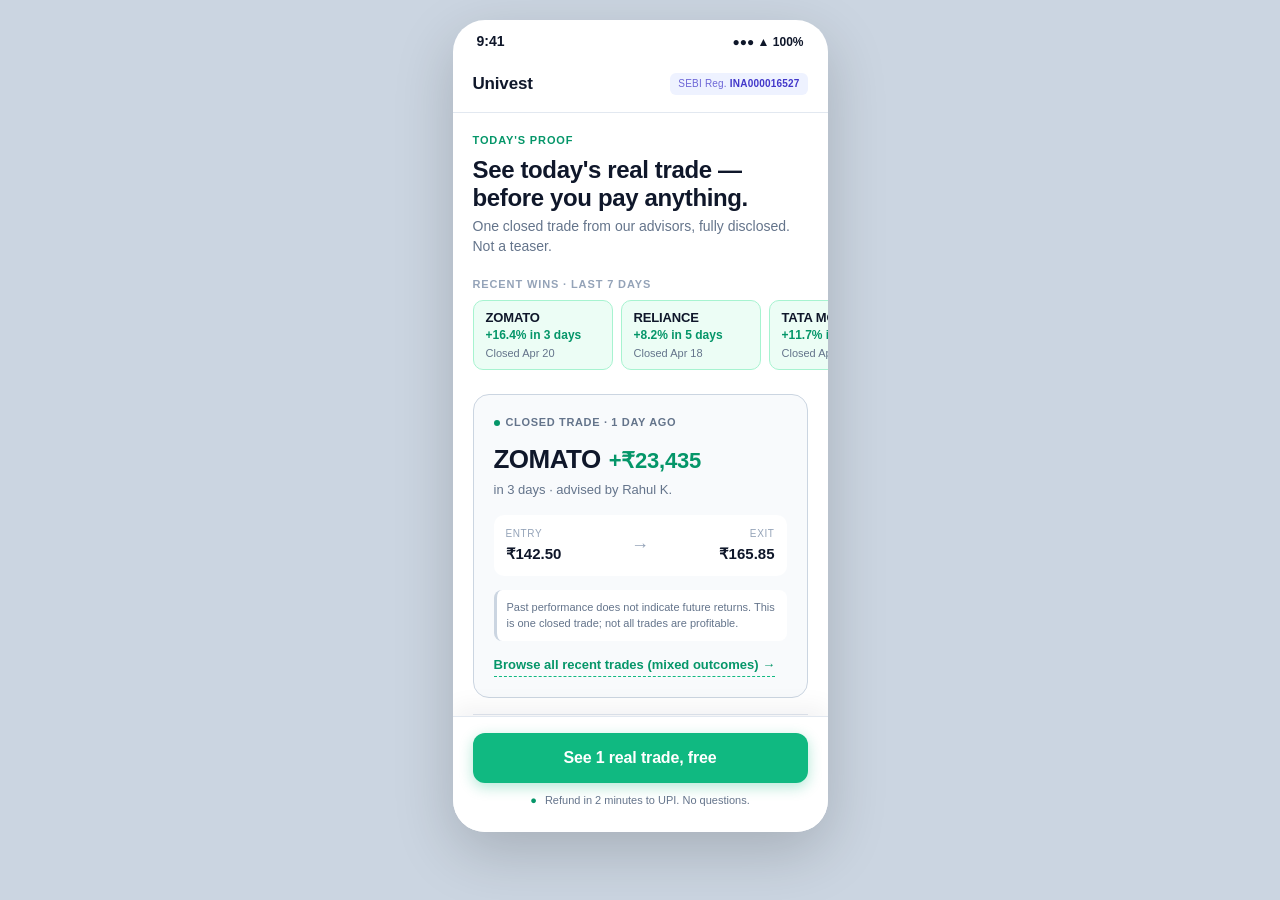
==== data/univest/design/v5a-green.html @ 401c44ae "Univest V5: end-to-end synthesis + buildable design + visual mockups First prescriptive synthesis ru" ====
<!DOCTYPE html>
<html lang="en">
<head>
<meta charset="UTF-8">
<title>V5a — Univest ₹1 trial activation (green CTA)</title>
<style>
  :root {
    --bg: #FFFFFF;
    --surface: #F8FAFC;
    --text-strong: #0F172A;
    --text: #1E293B;
    --text-muted: #64748B;
    --text-faint: #94A3B8;
    --border: #E2E8F0;
    --border-strong: #CBD5E1;
    --accent-green: #10B981;     /* high_contrast_green primary */
    --accent-green-dark: #059669;
    --positive: #059669;
    --negative: #DC2626;
    --highlight-bg: #ECFDF5;
    --sebi-badge: #EEF2FF;
    --sebi-text: #4338CA;
  }
  * { box-sizing: border-box; margin: 0; padding: 0; -webkit-font-smoothing: antialiased; }
  html, body {
    font-family: -apple-system, BlinkMacSystemFont, 'Inter', 'Segoe UI', Roboto, sans-serif;
    background: #CBD5E1;
    color: var(--text);
    font-size: 15px;
    line-height: 1.4;
  }
  .phone {
    width: 375px;
    height: 812px;
    margin: 20px auto;
    background: var(--bg);
    border-radius: 32px;
    box-shadow: 0 20px 60px rgba(0,0,0,.18);
    overflow: hidden;
    position: relative;
    display: flex;
    flex-direction: column;
  }
  .status-bar {
    height: 44px;
    padding: 0 24px;
    display: flex;
    align-items: center;
    justify-content: space-between;
    font-size: 14px;
    font-weight: 600;
    color: var(--text-strong);
  }
  .status-bar .icons {
    display: flex;
    gap: 6px;
    font-size: 12px;
  }
  .app-header {
    padding: 8px 20px 16px;
    display: flex;
    align-items: center;
    justify-content: space-between;
    border-bottom: 1px solid var(--border);
  }
  .brand {
    font-weight: 700;
    font-size: 17px;
    color: var(--text-strong);
    letter-spacing: -0.01em;
  }
  .sebi-badge {
    background: var(--sebi-badge);
    color: var(--sebi-text);
    font-size: 10px;
    font-weight: 600;
    padding: 4px 8px;
    border-radius: 6px;
    letter-spacing: 0.02em;
  }
  .sebi-badge .label { opacity: .75; font-weight: 500; }
  .scroll-area {
    flex: 1;
    overflow-y: auto;
    padding: 20px 20px 120px;
  }
  .eyebrow {
    font-size: 11px;
    font-weight: 600;
    color: var(--accent-green-dark);
    text-transform: uppercase;
    letter-spacing: 0.08em;
    margin-bottom: 8px;
  }
  .headline {
    font-size: 24px;
    font-weight: 700;
    color: var(--text-strong);
    line-height: 1.15;
    letter-spacing: -0.015em;
    margin-bottom: 6px;
  }
  .subhead {
    font-size: 14px;
    color: var(--text-muted);
    margin-bottom: 20px;
  }
  .wins-section { margin-bottom: 24px; }
  .section-label {
    font-size: 11px;
    font-weight: 600;
    color: var(--text-faint);
    text-transform: uppercase;
    letter-spacing: 0.08em;
    margin-bottom: 8px;
  }
  .wins-carousel {
    display: flex;
    gap: 8px;
    overflow-x: auto;
    scrollbar-width: none;
    margin: 0 -20px;
    padding: 0 20px;
  }
  .wins-carousel::-webkit-scrollbar { display: none; }
  .win-chip {
    flex: 0 0 auto;
    background: var(--highlight-bg);
    border: 1px solid #A7F3D0;
    border-radius: 10px;
    padding: 8px 12px;
    min-width: 140px;
  }
  .win-chip .ticker {
    font-weight: 700;
    font-size: 13px;
    color: var(--text-strong);
    letter-spacing: -0.01em;
  }
  .win-chip .gain {
    font-size: 12px;
    color: var(--positive);
    font-weight: 600;
  }
  .win-chip .meta {
    font-size: 11px;
    color: var(--text-muted);
    margin-top: 2px;
  }
  .trade-card {
    background: var(--surface);
    border: 1.5px solid var(--border-strong);
    border-radius: 16px;
    padding: 20px;
    margin-bottom: 16px;
  }
  .trade-card__eyebrow {
    display: flex;
    align-items: center;
    gap: 6px;
    font-size: 11px;
    font-weight: 600;
    color: var(--text-muted);
    text-transform: uppercase;
    letter-spacing: 0.06em;
    margin-bottom: 10px;
  }
  .dot {
    width: 6px;
    height: 6px;
    border-radius: 50%;
    background: var(--positive);
    display: inline-block;
  }
  .trade-card__outcome {
    display: flex;
    align-items: baseline;
    gap: 8px;
    margin-bottom: 4px;
  }
  .trade-card__ticker {
    font-size: 26px;
    font-weight: 700;
    color: var(--text-strong);
    letter-spacing: -0.02em;
  }
  .trade-card__gain {
    font-size: 22px;
    font-weight: 700;
    color: var(--positive);
    letter-spacing: -0.01em;
  }
  .trade-card__duration {
    font-size: 13px;
    color: var(--text-muted);
    margin-bottom: 16px;
  }
  .trade-card__prices {
    display: grid;
    grid-template-columns: 1fr auto 1fr;
    gap: 8px;
    padding: 12px;
    background: var(--bg);
    border-radius: 10px;
    margin-bottom: 14px;
    align-items: center;
  }
  .price-label { font-size: 10px; color: var(--text-faint); text-transform: uppercase; letter-spacing: 0.06em; }
  .price-value { font-size: 15px; font-weight: 600; color: var(--text-strong); margin-top: 2px; }
  .price-arrow { color: var(--text-faint); font-size: 18px; padding: 0 4px; }
  .trade-card__disclaimer {
    font-size: 11px;
    color: var(--text-muted);
    line-height: 1.4;
    margin-bottom: 12px;
    padding: 10px;
    background: var(--bg);
    border-radius: 8px;
    border-left: 3px solid var(--border-strong);
  }
  .trade-card__browse {
    display: inline-flex;
    align-items: center;
    gap: 4px;
    font-size: 13px;
    font-weight: 600;
    color: var(--accent-green-dark);
    text-decoration: none;
    border-bottom: 1px dashed var(--accent-green);
    padding-bottom: 2px;
  }
  .trust-row {
    display: flex;
    gap: 16px;
    padding: 16px 0;
    border-top: 1px solid var(--border);
    border-bottom: 1px solid var(--border);
    margin-bottom: 20px;
  }
  .trust-item {
    flex: 1;
    font-size: 12px;
    color: var(--text);
  }
  .trust-item strong {
    display: block;
    color: var(--text-strong);
    font-size: 16px;
    font-weight: 700;
    margin-bottom: 2px;
  }
  .trust-item span { color: var(--text-muted); font-size: 11px; }
  .cta-footer {
    position: absolute;
    bottom: 0; left: 0; right: 0;
    padding: 16px 20px 24px;
    background: var(--bg);
    border-top: 1px solid var(--border);
    box-shadow: 0 -8px 24px rgba(15,23,42,.06);
  }
  .cta-button {
    display: block;
    width: 100%;
    background: var(--accent-green);
    color: white;
    border: none;
    border-radius: 12px;
    padding: 16px;
    font-size: 16px;
    font-weight: 700;
    letter-spacing: -0.01em;
    box-shadow: 0 4px 14px rgba(16, 185, 129, 0.32);
    cursor: pointer;
  }
  .cta-sub {
    display: flex;
    justify-content: center;
    gap: 8px;
    margin-top: 10px;
    font-size: 11px;
    color: var(--text-muted);
  }
  .cta-sub .sla-dot {
    color: var(--positive);
    font-weight: 700;
  }
</style>
</head>
<body>
  <div class="phone">
    <div class="status-bar">
      <span>9:41</span>
      <span class="icons">●●● ▲ 100%</span>
    </div>
    <div class="app-header">
      <div class="brand">Univest</div>
      <div class="sebi-badge"><span class="label">SEBI Reg.</span> INA000016527</div>
    </div>
    <div class="scroll-area">
      <div class="eyebrow">Today's proof</div>
      <h1 class="headline">See today's real trade —<br>before you pay anything.</h1>
      <p class="subhead">One closed trade from our advisors, fully disclosed. Not a teaser.</p>

      <div class="wins-section">
        <div class="section-label">Recent wins · last 7 days</div>
        <div class="wins-carousel">
          <div class="win-chip">
            <div class="ticker">ZOMATO</div>
            <div class="gain">+16.4% in 3 days</div>
            <div class="meta">Closed Apr 20</div>
          </div>
          <div class="win-chip">
            <div class="ticker">RELIANCE</div>
            <div class="gain">+8.2% in 5 days</div>
            <div class="meta">Closed Apr 18</div>
          </div>
          <div class="win-chip">
            <div class="ticker">TATA MOTORS</div>
            <div class="gain">+11.7% in 2 days</div>
            <div class="meta">Closed Apr 17</div>
          </div>
        </div>
      </div>

      <div class="trade-card">
        <div class="trade-card__eyebrow"><span class="dot"></span> Closed trade · 1 day ago</div>
        <div class="trade-card__outcome">
          <div class="trade-card__ticker">ZOMATO</div>
          <div class="trade-card__gain">+₹23,435</div>
        </div>
        <div class="trade-card__duration">in 3 days · advised by Rahul K.</div>
        <div class="trade-card__prices">
          <div>
            <div class="price-label">Entry</div>
            <div class="price-value">₹142.50</div>
          </div>
          <div class="price-arrow">→</div>
          <div style="text-align: right;">
            <div class="price-label">Exit</div>
            <div class="price-value">₹165.85</div>
          </div>
        </div>
        <div class="trade-card__disclaimer">
          Past performance does not indicate future returns. This is one closed trade; not all trades are profitable.
        </div>
        <a class="trade-card__browse" href="#">Browse all recent trades (mixed outcomes) →</a>
      </div>

      <div class="trust-row">
        <div class="trust-item"><strong>127</strong><span>trades closed · 30 days</span></div>
        <div class="trust-item"><strong>62%</strong><span>win rate · last quarter</span></div>
        <div class="trust-item"><strong>₹1</strong><span>for first trade access</span></div>
      </div>
    </div>
    <div class="cta-footer">
      <button class="cta-button">See 1 real trade, free</button>
      <div class="cta-sub"><span class="sla-dot">●</span> Refund in 2 minutes to UPI. No questions.</div>
    </div>
  </div>
</body>
</html>
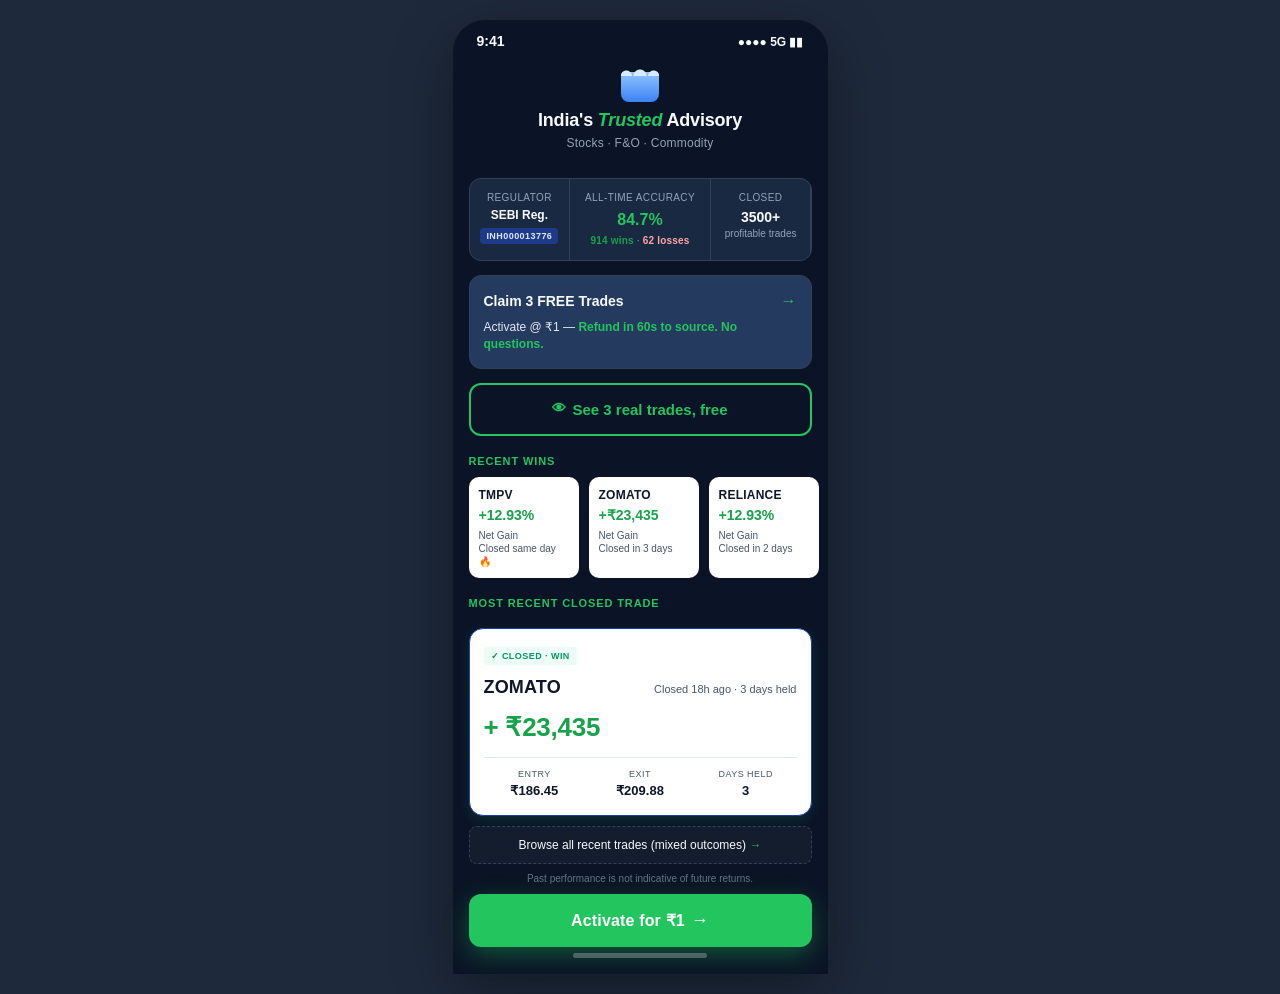
==== commit a7f55c15: "Matrix v2: screenshot re-extraction + corrected V5 cascade User flagged "if 3 trials, use 3, not 1" " ====
--- a/data/univest/design/v5a-green.html
+++ b/data/univest/design/v5a-green.html
@@ -2,44 +2,57 @@
 <html lang="en">
 <head>
 <meta charset="UTF-8">
-<title>V5a — Univest ₹1 trial activation (green CTA)</title>
+<title>V5 — Univest ₹1 trial activation (v2 — dark + dual CTA + 3 trades + wins/losses)</title>
 <style>
   :root {
-    --bg: #FFFFFF;
-    --surface: #F8FAFC;
-    --text-strong: #0F172A;
-    --text: #1E293B;
-    --text-muted: #64748B;
-    --text-faint: #94A3B8;
-    --border: #E2E8F0;
-    --border-strong: #CBD5E1;
-    --accent-green: #10B981;     /* high_contrast_green primary */
+    --bg-page: #0B1426;
+    --bg-card: #FFFFFF;
+    --bg-trust-row: #1A2942;
+    --bg-banner: #243A5E;
+    --bg-carousel-card: #FFFFFF;
+
+    --text-strong: #F8FAFC;
+    --text: #E2E8F0;
+    --text-muted: #94A3B8;
+    --text-faint: #64748B;
+    --text-on-card: #0F172A;
+    --text-on-card-muted: #475569;
+
+    --accent-green: #10B981;
+    --accent-green-bright: #22C55E;
     --accent-green-dark: #059669;
-    --positive: #059669;
+    --accent-green-soft: #ECFDF5;
+
+    --positive: #16A34A;
     --negative: #DC2626;
-    --highlight-bg: #ECFDF5;
-    --sebi-badge: #EEF2FF;
-    --sebi-text: #4338CA;
+
+    --sebi-bg: #1E3A8A;
+    --sebi-text: #DBEAFE;
+    --gold: #F59E0B;
+
+    --border-on-dark: #334155;
+    --border-on-light: #E2E8F0;
   }
   * { box-sizing: border-box; margin: 0; padding: 0; -webkit-font-smoothing: antialiased; }
   html, body {
     font-family: -apple-system, BlinkMacSystemFont, 'Inter', 'Segoe UI', Roboto, sans-serif;
-    background: #CBD5E1;
+    background: #1E293B;
     color: var(--text);
     font-size: 15px;
     line-height: 1.4;
   }
   .phone {
     width: 375px;
-    height: 812px;
+    min-height: 812px;
     margin: 20px auto;
-    background: var(--bg);
+    background: var(--bg-page);
     border-radius: 32px;
-    box-shadow: 0 20px 60px rgba(0,0,0,.18);
-    overflow: hidden;
+    box-shadow: 0 20px 60px rgba(0,0,0,.35);
+    overflow: visible;
     position: relative;
     display: flex;
     flex-direction: column;
+    padding-bottom: 88px;
   }
   .status-bar {
     height: 44px;
@@ -50,312 +63,375 @@
     font-size: 14px;
     font-weight: 600;
     color: var(--text-strong);
-  }
-  .status-bar .icons {
-    display: flex;
-    gap: 6px;
-    font-size: 12px;
-  }
-  .app-header {
-    padding: 8px 20px 16px;
-    display: flex;
-    align-items: center;
-    justify-content: space-between;
-    border-bottom: 1px solid var(--border);
-  }
-  .brand {
-    font-weight: 700;
-    font-size: 17px;
+    flex-shrink: 0;
+  }
+  .status-bar .icons { display: flex; gap: 6px; font-size: 12px; }
+  .scroll-area {
+    flex: 1;
+    overflow: visible;
+  }
+
+  /* Crown header */
+  .crown-block {
+    display: flex; flex-direction: column; align-items: center;
+    padding: 8px 20px 12px;
+  }
+  .crown {
+    width: 38px; height: 30px;
+    background: linear-gradient(180deg, #93C5FD 0%, #3B82F6 100%);
+    border-radius: 4px 4px 8px 8px;
+    position: relative;
+    margin-bottom: 6px;
+  }
+  .crown::before {
+    content: '';
+    position: absolute;
+    top: -8px; left: 0; right: 0;
+    height: 12px;
+    background:
+      radial-gradient(circle at 14% 100%, #DBEAFE 5px, transparent 6px),
+      radial-gradient(circle at 50% 100%, #DBEAFE 6px, transparent 7px),
+      radial-gradient(circle at 86% 100%, #DBEAFE 5px, transparent 6px);
+  }
+  .brand-title {
+    font-size: 18px; font-weight: 700;
     color: var(--text-strong);
     letter-spacing: -0.01em;
   }
-  .sebi-badge {
-    background: var(--sebi-badge);
-    color: var(--sebi-text);
+  .brand-title em {
+    color: var(--accent-green-bright);
+    font-style: italic; font-weight: 700;
+  }
+  .brand-sub {
+    font-size: 12px; color: var(--text-muted);
+    margin-top: 2px; letter-spacing: 0.02em;
+  }
+
+  /* Trust evidence row — SEBI + wins/losses + trades */
+  .trust-row {
+    display: grid;
+    grid-template-columns: 1fr 1.4fr 1fr;
+    gap: 1px;
+    background: var(--border-on-dark);
+    margin: 14px 16px 0;
+    border-radius: 12px;
+    overflow: hidden;
+    border: 1px solid var(--border-on-dark);
+  }
+  .trust-cell {
+    background: var(--bg-trust-row);
+    padding: 12px 10px;
+    text-align: center;
+  }
+  .trust-cell .label {
+    font-size: 10px; color: var(--text-muted); text-transform: uppercase;
+    letter-spacing: 0.04em; margin-bottom: 4px;
+  }
+  .trust-cell .value {
+    font-size: 14px; font-weight: 700; color: var(--text-strong);
+    line-height: 1.15;
+  }
+  .trust-cell .sub {
+    font-size: 10px; color: var(--text-muted); margin-top: 2px;
+  }
+  .trust-cell .accuracy-large {
+    font-size: 16px; color: var(--accent-green-bright); font-weight: 700;
+  }
+  .wins-losses {
+    font-size: 10px; color: var(--text-muted); margin-top: 3px;
+    letter-spacing: 0.02em;
+  }
+  .wins-losses .win { color: var(--positive); font-weight: 600; }
+  .wins-losses .loss { color: #FCA5A5; font-weight: 600; }
+  .sebi-tag {
+    display: inline-block;
+    background: var(--sebi-bg); color: var(--sebi-text);
+    padding: 2px 6px; border-radius: 4px;
+    font-size: 9px; font-weight: 700;
+    letter-spacing: 0.05em;
+    margin-top: 2px;
+  }
+
+  /* Banner — Claim 3 FREE Trades + Refund SLA (no countdown) */
+  .banner {
+    margin: 14px 16px 0;
+    background: var(--bg-banner);
+    border-radius: 12px;
+    padding: 14px 14px;
+    display: flex; flex-direction: column; gap: 6px;
+    border: 1px solid #334155;
+  }
+  .banner-claim {
+    font-size: 14px; font-weight: 700; color: var(--text-strong);
+    display: flex; align-items: center; justify-content: space-between;
+  }
+  .banner-claim .arrow { font-size: 16px; color: var(--accent-green-bright); }
+  .banner-sub {
+    font-size: 12px; color: var(--text); line-height: 1.45;
+  }
+  .banner-sub .sla {
+    color: var(--accent-green-bright); font-weight: 600;
+  }
+
+  /* Outline CTA right under banner */
+  .outline-cta {
+    margin: 14px 16px 0;
+    padding: 14px;
+    background: transparent;
+    border: 2px solid var(--accent-green-bright);
+    border-radius: 12px;
+    color: var(--accent-green-bright);
+    font-size: 15px; font-weight: 700;
+    text-align: center;
+    display: flex; align-items: center; justify-content: center; gap: 6px;
+  }
+  .outline-cta::before {
+    content: '👁'; font-size: 14px;
+  }
+
+  /* Past wins carousel */
+  .section-label {
+    margin: 18px 16px 8px;
+    font-size: 11px; font-weight: 700;
+    color: var(--accent-green-bright);
+    text-transform: uppercase; letter-spacing: 0.08em;
+  }
+  .carousel {
+    display: flex; gap: 10px;
+    padding: 0 16px;
+    overflow-x: hidden;
+  }
+  .win-card {
+    flex: 0 0 auto;
+    width: 110px;
+    background: var(--bg-carousel-card);
+    border-radius: 10px;
+    padding: 10px;
+    color: var(--text-on-card);
+  }
+  .win-card .ticker {
+    font-size: 12px; font-weight: 700;
+    color: var(--text-on-card);
+    margin-bottom: 2px;
+    letter-spacing: 0.02em;
+  }
+  .win-card .gain {
+    font-size: 14px; font-weight: 700;
+    color: var(--positive);
+    margin-bottom: 4px;
+  }
+  .win-card .meta {
+    font-size: 10px; color: var(--text-on-card-muted);
+    line-height: 1.3;
+  }
+
+  /* Closed trade card — the headline component */
+  .closed-trade-card {
+    margin: 16px 16px 0;
+    background: var(--bg-card);
+    border-radius: 14px;
+    padding: 14px;
+    color: var(--text-on-card);
+    border: 1px solid #1E40AF;
+    box-shadow: 0 4px 12px rgba(16, 185, 129, 0.15);
+  }
+  .closed-trade-tag {
+    display: inline-block;
+    background: var(--accent-green-soft);
+    color: var(--accent-green-dark);
+    font-size: 9px; font-weight: 700;
+    padding: 3px 7px; border-radius: 4px;
+    text-transform: uppercase; letter-spacing: 0.05em;
+    margin-bottom: 10px;
+  }
+  .ct-header {
+    display: flex; justify-content: space-between; align-items: baseline;
+    margin-bottom: 8px;
+  }
+  .ct-stock {
+    font-size: 18px; font-weight: 700; color: var(--text-on-card);
+    letter-spacing: 0.01em;
+  }
+  .ct-closed-when {
+    font-size: 11px; color: var(--text-on-card-muted);
+  }
+  .ct-gain {
+    font-size: 26px; font-weight: 800; color: var(--positive);
+    letter-spacing: -0.01em;
+    margin: 2px 0 12px;
+  }
+  .ct-row {
+    display: grid; grid-template-columns: 1fr 1fr 1fr;
+    gap: 4px;
+    border-top: 1px solid var(--border-on-light);
+    padding-top: 10px;
+  }
+  .ct-cell {
+    text-align: center;
+  }
+  .ct-cell .l {
+    font-size: 9px; color: var(--text-on-card-muted);
+    text-transform: uppercase; letter-spacing: 0.05em;
+    margin-bottom: 2px;
+  }
+  .ct-cell .v {
+    font-size: 13px; color: var(--text-on-card); font-weight: 700;
+  }
+  .browse-all {
+    display: block;
+    margin: 10px 16px 0;
+    padding: 10px 14px;
+    background: rgba(255,255,255,0.04);
+    border: 1px dashed var(--border-on-dark);
+    border-radius: 8px;
+    color: var(--text-strong);
+    font-size: 12px;
+    text-align: center;
+  }
+  .browse-all .arrow { color: var(--accent-green-bright); }
+  .compliance {
+    margin: 8px 16px 0;
     font-size: 10px;
-    font-weight: 600;
-    padding: 4px 8px;
-    border-radius: 6px;
-    letter-spacing: 0.02em;
-  }
-  .sebi-badge .label { opacity: .75; font-weight: 500; }
-  .scroll-area {
-    flex: 1;
-    overflow-y: auto;
-    padding: 20px 20px 120px;
-  }
-  .eyebrow {
-    font-size: 11px;
-    font-weight: 600;
-    color: var(--accent-green-dark);
-    text-transform: uppercase;
-    letter-spacing: 0.08em;
-    margin-bottom: 8px;
-  }
-  .headline {
-    font-size: 24px;
-    font-weight: 700;
-    color: var(--text-strong);
-    line-height: 1.15;
-    letter-spacing: -0.015em;
-    margin-bottom: 6px;
-  }
-  .subhead {
-    font-size: 14px;
-    color: var(--text-muted);
-    margin-bottom: 20px;
-  }
-  .wins-section { margin-bottom: 24px; }
-  .section-label {
-    font-size: 11px;
-    font-weight: 600;
     color: var(--text-faint);
-    text-transform: uppercase;
-    letter-spacing: 0.08em;
-    margin-bottom: 8px;
-  }
-  .wins-carousel {
-    display: flex;
-    gap: 8px;
-    overflow-x: auto;
-    scrollbar-width: none;
-    margin: 0 -20px;
-    padding: 0 20px;
-  }
-  .wins-carousel::-webkit-scrollbar { display: none; }
-  .win-chip {
-    flex: 0 0 auto;
-    background: var(--highlight-bg);
-    border: 1px solid #A7F3D0;
-    border-radius: 10px;
-    padding: 8px 12px;
-    min-width: 140px;
-  }
-  .win-chip .ticker {
-    font-weight: 700;
-    font-size: 13px;
-    color: var(--text-strong);
-    letter-spacing: -0.01em;
-  }
-  .win-chip .gain {
-    font-size: 12px;
-    color: var(--positive);
-    font-weight: 600;
-  }
-  .win-chip .meta {
-    font-size: 11px;
-    color: var(--text-muted);
-    margin-top: 2px;
-  }
-  .trade-card {
-    background: var(--surface);
-    border: 1.5px solid var(--border-strong);
-    border-radius: 16px;
-    padding: 20px;
-    margin-bottom: 16px;
-  }
-  .trade-card__eyebrow {
-    display: flex;
-    align-items: center;
-    gap: 6px;
-    font-size: 11px;
-    font-weight: 600;
-    color: var(--text-muted);
-    text-transform: uppercase;
-    letter-spacing: 0.06em;
-    margin-bottom: 10px;
-  }
-  .dot {
-    width: 6px;
-    height: 6px;
-    border-radius: 50%;
-    background: var(--positive);
-    display: inline-block;
-  }
-  .trade-card__outcome {
-    display: flex;
-    align-items: baseline;
-    gap: 8px;
-    margin-bottom: 4px;
-  }
-  .trade-card__ticker {
-    font-size: 26px;
-    font-weight: 700;
-    color: var(--text-strong);
-    letter-spacing: -0.02em;
-  }
-  .trade-card__gain {
-    font-size: 22px;
-    font-weight: 700;
-    color: var(--positive);
-    letter-spacing: -0.01em;
-  }
-  .trade-card__duration {
-    font-size: 13px;
-    color: var(--text-muted);
-    margin-bottom: 16px;
-  }
-  .trade-card__prices {
-    display: grid;
-    grid-template-columns: 1fr auto 1fr;
-    gap: 8px;
-    padding: 12px;
-    background: var(--bg);
-    border-radius: 10px;
-    margin-bottom: 14px;
-    align-items: center;
-  }
-  .price-label { font-size: 10px; color: var(--text-faint); text-transform: uppercase; letter-spacing: 0.06em; }
-  .price-value { font-size: 15px; font-weight: 600; color: var(--text-strong); margin-top: 2px; }
-  .price-arrow { color: var(--text-faint); font-size: 18px; padding: 0 4px; }
-  .trade-card__disclaimer {
-    font-size: 11px;
-    color: var(--text-muted);
+    text-align: center;
     line-height: 1.4;
-    margin-bottom: 12px;
-    padding: 10px;
-    background: var(--bg);
-    border-radius: 8px;
-    border-left: 3px solid var(--border-strong);
-  }
-  .trade-card__browse {
-    display: inline-flex;
-    align-items: center;
-    gap: 4px;
-    font-size: 13px;
-    font-weight: 600;
-    color: var(--accent-green-dark);
-    text-decoration: none;
-    border-bottom: 1px dashed var(--accent-green);
-    padding-bottom: 2px;
-  }
-  .trust-row {
-    display: flex;
-    gap: 16px;
-    padding: 16px 0;
-    border-top: 1px solid var(--border);
-    border-bottom: 1px solid var(--border);
-    margin-bottom: 20px;
-  }
-  .trust-item {
-    flex: 1;
-    font-size: 12px;
-    color: var(--text);
-  }
-  .trust-item strong {
-    display: block;
-    color: var(--text-strong);
-    font-size: 16px;
-    font-weight: 700;
-    margin-bottom: 2px;
-  }
-  .trust-item span { color: var(--text-muted); font-size: 11px; }
-  .cta-footer {
+  }
+
+  /* Sticky CTA */
+  .sticky-cta-wrap {
     position: absolute;
     bottom: 0; left: 0; right: 0;
-    padding: 16px 20px 24px;
-    background: var(--bg);
-    border-top: 1px solid var(--border);
-    box-shadow: 0 -8px 24px rgba(15,23,42,.06);
-  }
-  .cta-button {
-    display: block;
+    padding: 12px 16px 16px;
+    background: linear-gradient(180deg, transparent 0%, var(--bg-page) 30%);
+    z-index: 10;
+  }
+  .sticky-cta {
     width: 100%;
-    background: var(--accent-green);
+    padding: 16px 16px;
+    background: var(--accent-green-bright);
     color: white;
+    font-size: 16px; font-weight: 700;
+    border-radius: 12px;
+    text-align: center;
     border: none;
-    border-radius: 12px;
-    padding: 16px;
-    font-size: 16px;
-    font-weight: 700;
-    letter-spacing: -0.01em;
-    box-shadow: 0 4px 14px rgba(16, 185, 129, 0.32);
-    cursor: pointer;
-  }
-  .cta-sub {
-    display: flex;
-    justify-content: center;
-    gap: 8px;
-    margin-top: 10px;
-    font-size: 11px;
-    color: var(--text-muted);
-  }
-  .cta-sub .sla-dot {
-    color: var(--positive);
-    font-weight: 700;
+    box-shadow: 0 8px 24px rgba(34, 197, 94, 0.35);
+    display: flex; align-items: center; justify-content: center; gap: 6px;
+    letter-spacing: 0.01em;
+  }
+  .sticky-cta .arrow { font-size: 18px; }
+  .home-indicator {
+    width: 134px; height: 5px;
+    background: rgba(255,255,255,0.25);
+    border-radius: 3px;
+    margin: 6px auto 0;
   }
 </style>
 </head>
 <body>
-  <div class="phone">
-    <div class="status-bar">
-      <span>9:41</span>
-      <span class="icons">●●● ▲ 100%</span>
-    </div>
-    <div class="app-header">
-      <div class="brand">Univest</div>
-      <div class="sebi-badge"><span class="label">SEBI Reg.</span> INA000016527</div>
-    </div>
-    <div class="scroll-area">
-      <div class="eyebrow">Today's proof</div>
-      <h1 class="headline">See today's real trade —<br>before you pay anything.</h1>
-      <p class="subhead">One closed trade from our advisors, fully disclosed. Not a teaser.</p>
-
-      <div class="wins-section">
-        <div class="section-label">Recent wins · last 7 days</div>
-        <div class="wins-carousel">
-          <div class="win-chip">
-            <div class="ticker">ZOMATO</div>
-            <div class="gain">+16.4% in 3 days</div>
-            <div class="meta">Closed Apr 20</div>
-          </div>
-          <div class="win-chip">
-            <div class="ticker">RELIANCE</div>
-            <div class="gain">+8.2% in 5 days</div>
-            <div class="meta">Closed Apr 18</div>
-          </div>
-          <div class="win-chip">
-            <div class="ticker">TATA MOTORS</div>
-            <div class="gain">+11.7% in 2 days</div>
-            <div class="meta">Closed Apr 17</div>
-          </div>
+<div class="phone">
+  <div class="status-bar">
+    <span>9:41</span>
+    <span class="icons">●●●● 5G ▮▮</span>
+  </div>
+
+  <div class="scroll-area">
+    <div class="crown-block">
+      <div class="crown"></div>
+      <div class="brand-title">India's <em>Trusted</em> Advisory</div>
+      <div class="brand-sub">Stocks · F&amp;O · Commodity</div>
+    </div>
+
+    <div class="trust-row">
+      <div class="trust-cell">
+        <div class="label">Regulator</div>
+        <div class="value" style="font-size: 12px;">SEBI Reg.</div>
+        <div class="sebi-tag">INH000013776</div>
+      </div>
+      <div class="trust-cell">
+        <div class="label">All-time accuracy</div>
+        <div class="accuracy-large">84.7%</div>
+        <div class="wins-losses">
+          <span class="win">914 wins</span> · <span class="loss">62 losses</span>
         </div>
       </div>
-
-      <div class="trade-card">
-        <div class="trade-card__eyebrow"><span class="dot"></span> Closed trade · 1 day ago</div>
-        <div class="trade-card__outcome">
-          <div class="trade-card__ticker">ZOMATO</div>
-          <div class="trade-card__gain">+₹23,435</div>
+      <div class="trust-cell">
+        <div class="label">Closed</div>
+        <div class="value">3500+</div>
+        <div class="sub">profitable trades</div>
+      </div>
+    </div>
+
+    <div class="banner">
+      <div class="banner-claim">
+        <span>Claim 3 FREE Trades</span>
+        <span class="arrow">→</span>
+      </div>
+      <div class="banner-sub">
+        Activate @ ₹1 — <span class="sla">Refund in 60s to source. No questions.</span>
+      </div>
+    </div>
+
+    <div class="outline-cta">
+      See 3 real trades, free
+    </div>
+
+    <div class="section-label">Recent Wins</div>
+    <div class="carousel">
+      <div class="win-card">
+        <div class="ticker">TMPV</div>
+        <div class="gain">+12.93%</div>
+        <div class="meta">Net Gain<br>Closed same day 🔥</div>
+      </div>
+      <div class="win-card">
+        <div class="ticker">ZOMATO</div>
+        <div class="gain">+₹23,435</div>
+        <div class="meta">Net Gain<br>Closed in 3 days</div>
+      </div>
+      <div class="win-card">
+        <div class="ticker">RELIANCE</div>
+        <div class="gain">+12.93%</div>
+        <div class="meta">Net Gain<br>Closed in 2 days</div>
+      </div>
+    </div>
+
+    <div class="section-label">Most Recent Closed Trade</div>
+    <div class="closed-trade-card">
+      <span class="closed-trade-tag">✓ Closed · Win</span>
+      <div class="ct-header">
+        <div class="ct-stock">ZOMATO</div>
+        <div class="ct-closed-when">Closed 18h ago · 3 days held</div>
+      </div>
+      <div class="ct-gain">+ ₹23,435</div>
+      <div class="ct-row">
+        <div class="ct-cell">
+          <div class="l">Entry</div>
+          <div class="v">₹186.45</div>
         </div>
-        <div class="trade-card__duration">in 3 days · advised by Rahul K.</div>
-        <div class="trade-card__prices">
-          <div>
-            <div class="price-label">Entry</div>
-            <div class="price-value">₹142.50</div>
-          </div>
-          <div class="price-arrow">→</div>
-          <div style="text-align: right;">
-            <div class="price-label">Exit</div>
-            <div class="price-value">₹165.85</div>
-          </div>
+        <div class="ct-cell">
+          <div class="l">Exit</div>
+          <div class="v">₹209.88</div>
         </div>
-        <div class="trade-card__disclaimer">
-          Past performance does not indicate future returns. This is one closed trade; not all trades are profitable.
+        <div class="ct-cell">
+          <div class="l">Days Held</div>
+          <div class="v">3</div>
         </div>
-        <a class="trade-card__browse" href="#">Browse all recent trades (mixed outcomes) →</a>
-      </div>
-
-      <div class="trust-row">
-        <div class="trust-item"><strong>127</strong><span>trades closed · 30 days</span></div>
-        <div class="trust-item"><strong>62%</strong><span>win rate · last quarter</span></div>
-        <div class="trust-item"><strong>₹1</strong><span>for first trade access</span></div>
-      </div>
-    </div>
-    <div class="cta-footer">
-      <button class="cta-button">See 1 real trade, free</button>
-      <div class="cta-sub"><span class="sla-dot">●</span> Refund in 2 minutes to UPI. No questions.</div>
+      </div>
+    </div>
+
+    <div class="browse-all">
+      Browse all recent trades (mixed outcomes) <span class="arrow">→</span>
+    </div>
+    <div class="compliance">
+      Past performance is not indicative of future returns.
     </div>
   </div>
+
+  <div class="sticky-cta-wrap">
+    <button class="sticky-cta">
+      Activate for ₹1 <span class="arrow">→</span>
+    </button>
+    <div class="home-indicator"></div>
+  </div>
+</div>
 </body>
 </html>
